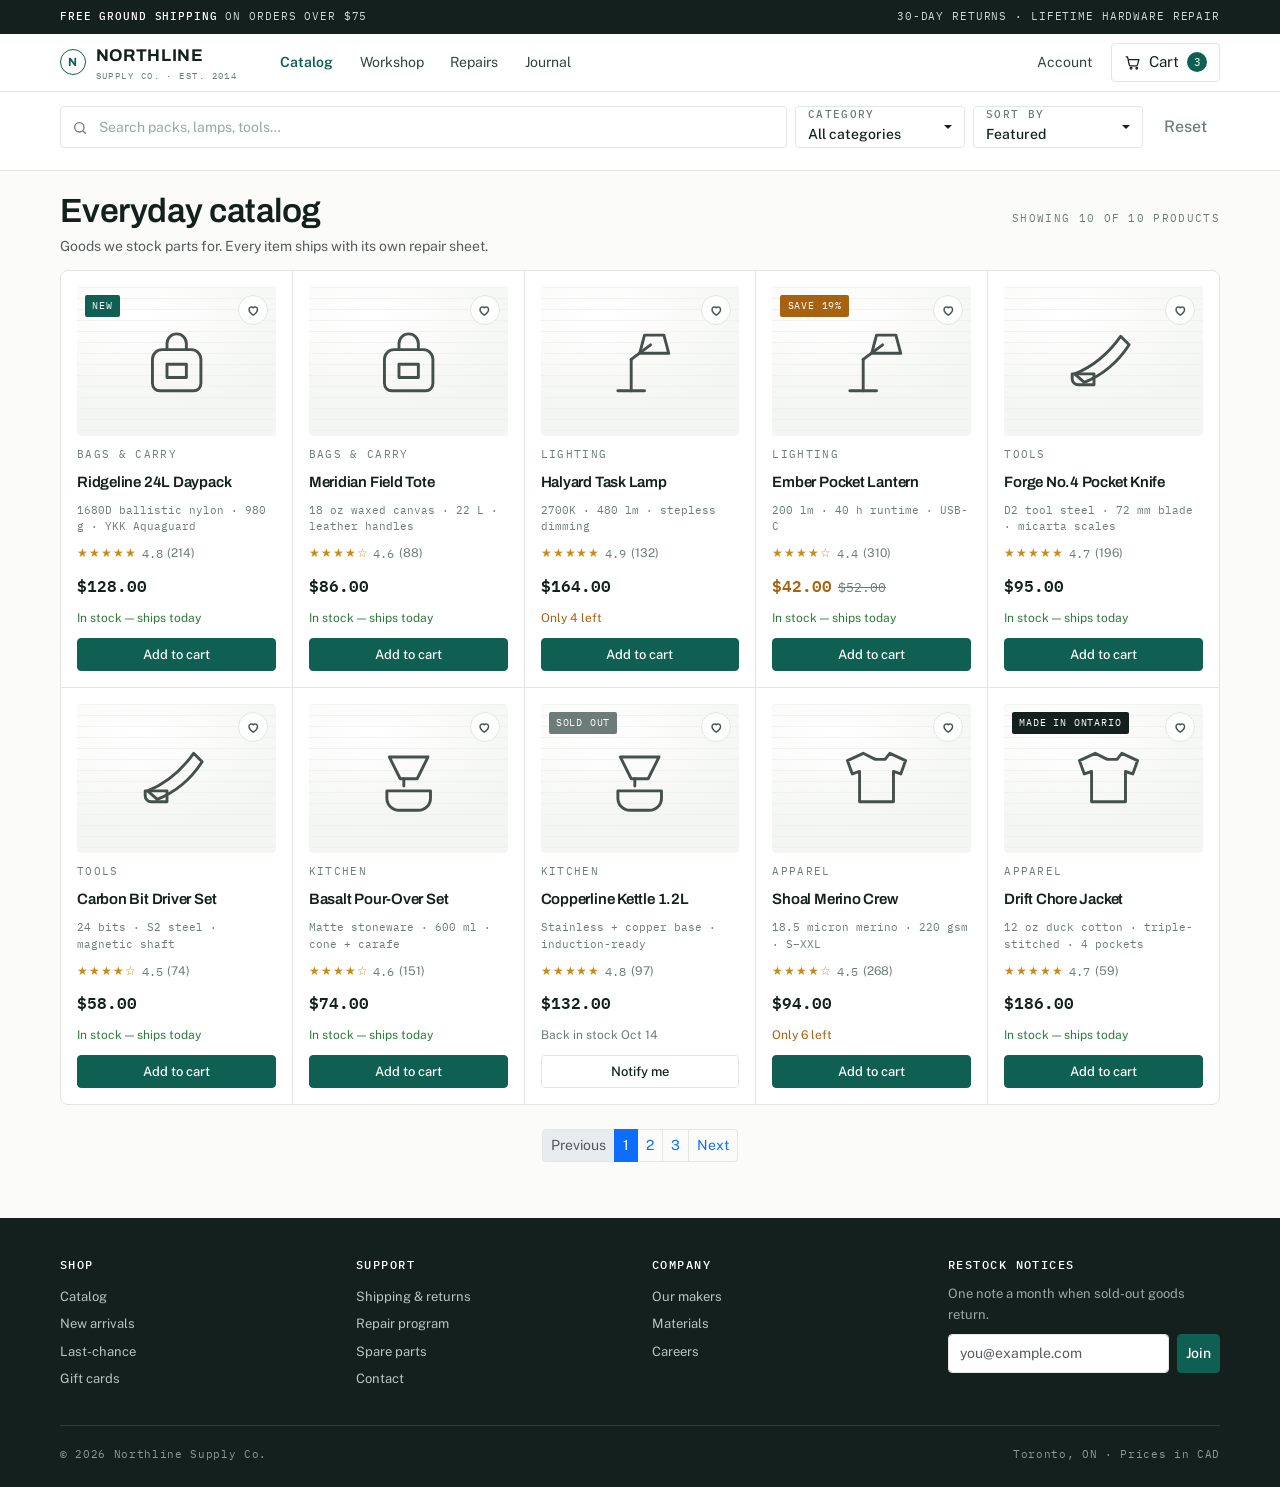
==== index.html @ bfe1c540 "Add Northline Supply storefront: catalog, cart and checkout Static Bootstrap 5.3 markup for three sc" ====
<!doctype html>
<html lang="en">
<head>
  <meta charset="utf-8">
  <meta name="viewport" content="width=device-width, initial-scale=1, viewport-fit=cover">
  <title>Northline Supply — Catalog</title>
  <meta name="description" content="Everyday carry, lighting, tools and kitchen goods built to be repaired, not replaced.">

  <link rel="preconnect" href="https://fonts.googleapis.com">
  <link rel="preconnect" href="https://fonts.gstatic.com" crossorigin>
  <link href="https://fonts.googleapis.com/css2?family=Archivo:wght@500;600;700&family=Public+Sans:wght@400;500;600&family=IBM+Plex+Mono:wght@400;500&display=swap" rel="stylesheet">
  <link href="https://cdn.jsdelivr.net/npm/bootstrap@5.3.3/dist/css/bootstrap.min.css" rel="stylesheet">
  <link href="css/styles.css" rel="stylesheet">
</head>
<body>

<!-- ============================================================
     ICON SPRITE — referenced with <use href="#i-name">
     ============================================================ -->
<svg aria-hidden="true" style="position:absolute;width:0;height:0;overflow:hidden">
  <symbol id="i-pack" viewBox="0 0 64 64">
    <path d="M20 22h24a8 8 0 0 1 8 8v20a6 6 0 0 1-6 6H18a6 6 0 0 1-6-6V30a8 8 0 0 1 8-8Z"/>
    <path d="M24 22v-5a8 8 0 0 1 16 0v5"/>
    <path d="M24 34h16v11H24z"/>
  </symbol>
  <symbol id="i-lamp" viewBox="0 0 64 64">
    <path d="M14 56h22"/><path d="M25 56V30"/><path d="M25 30 41 18"/>
    <path d="M36 10h16l4 15H32z"/>
  </symbol>
  <symbol id="i-knife" viewBox="0 0 64 64">
    <path d="M8 42c15-6 28-17 38-31l7 7c-9 14-22 25-37 31z"/>
    <path d="M6 42h18v9H11a5 5 0 0 1-5-5z"/>
  </symbol>
  <symbol id="i-brew" viewBox="0 0 64 64">
    <path d="M16 14h32l-9 18H25z"/><path d="M28 32v6"/>
    <path d="M14 42h36v6a10 10 0 0 1-10 10H24a10 10 0 0 1-10-10z"/>
  </symbol>
  <symbol id="i-shirt" viewBox="0 0 64 64">
    <path d="M25 11 12 17l4 11 6-2v25h28V26l6 2 4-11-13-6-4 5h-8z"/>
  </symbol>
  <symbol id="i-check" viewBox="0 0 24 24"><path d="m4 12 5 5L20 6"/></symbol>
</svg>

<!-- ============================================================
     ANNOUNCEMENT
     ============================================================ -->
<div class="announce">
  <div class="container-page d-flex flex-wrap justify-content-between gap-2">
    <span><strong>Free ground shipping</strong> on orders over $75</span>
    <span class="d-none d-sm-inline">30-day returns · Lifetime hardware repair</span>
  </div>
</div>

<!-- ============================================================
     HEADER
     ============================================================ -->
<header class="site-header">
  <div class="container-page d-flex align-items-center gap-3 py-2">
    <a class="brand" href="index.html">
      <span class="brand-mark">N</span>
      <span>Northline<small>Supply Co. · est. 2014</small></span>
    </a>

    <nav class="d-none d-lg-flex align-items-center gap-1 ms-3" aria-label="Departments">
      <a class="nav-link-top active" href="index.html">Catalog</a>
      <a class="nav-link-top" href="#">Workshop</a>
      <a class="nav-link-top" href="#">Repairs</a>
      <a class="nav-link-top" href="#">Journal</a>
    </nav>

    <div class="ms-auto d-flex align-items-center gap-2">
      <a class="nav-link-top d-none d-md-inline" href="#" id="accountLink">Account</a>
      <!-- JS hook: update #cartCount from cart state -->
      <a class="cart-button" href="cart.html" id="cartLink">
        <svg width="17" height="17" viewBox="0 0 24 24" fill="none" stroke="currentColor" stroke-width="1.8" stroke-linecap="round" stroke-linejoin="round" aria-hidden="true">
          <path d="M3 4h2l2.4 11.2a2 2 0 0 0 2 1.6h7.6a2 2 0 0 0 2-1.5L21 8H6"/>
          <circle cx="10" cy="20" r="1.2"/><circle cx="18" cy="20" r="1.2"/>
        </svg>
        <span class="d-none d-sm-inline">Cart</span>
        <span class="cart-count" id="cartCount">3</span>
      </a>
    </div>
  </div>
</header>

<!-- ============================================================
     TOOLBAR — search, category dropdown, sort button
     ============================================================ -->
<section class="toolbar">
  <div class="container-page">
    <form class="d-flex flex-wrap gap-2 align-items-stretch" id="filterForm" role="search" autocomplete="off">

      <!-- SEARCH -->
      <div class="search-field">
        <span class="search-icon" aria-hidden="true">
          <svg width="16" height="16" viewBox="0 0 24 24" fill="none" stroke="currentColor" stroke-width="2" stroke-linecap="round">
            <circle cx="11" cy="11" r="7"/><path d="m20 20-3.2-3.2"/>
          </svg>
        </span>
        <label class="visually-hidden" for="searchInput">Search the catalog</label>
        <input class="form-control" type="search" id="searchInput" name="q"
               placeholder="Search packs, lamps, tools…" value="">
        <button class="search-clear" type="button" id="searchClear" aria-label="Clear search" hidden>
          <svg width="14" height="14" viewBox="0 0 24 24" fill="none" stroke="currentColor" stroke-width="2.2" stroke-linecap="round"><path d="M6 6l12 12M18 6 6 18"/></svg>
        </button>
      </div>

      <!-- CATEGORY DROPDOWN -->
      <div class="dropdown">
        <button class="btn btn-ink dropdown-toggle" type="button" id="categoryDropdown"
                data-bs-toggle="dropdown" aria-expanded="false">
          <span>
            <span class="label">Category</span>
            <span class="val" id="categoryLabel">All categories</span>
          </span>
        </button>
        <ul class="dropdown-menu" aria-labelledby="categoryDropdown" id="categoryMenu">
          <li><button class="dropdown-item active" type="button" data-category="all">All categories <span class="count">10</span></button></li>
          <li><hr class="dropdown-divider"></li>
          <li><button class="dropdown-item" type="button" data-category="bags">Bags &amp; Carry <span class="count">2</span></button></li>
          <li><button class="dropdown-item" type="button" data-category="lighting">Lighting <span class="count">2</span></button></li>
          <li><button class="dropdown-item" type="button" data-category="tools">Tools <span class="count">2</span></button></li>
          <li><button class="dropdown-item" type="button" data-category="kitchen">Kitchen <span class="count">2</span></button></li>
          <li><button class="dropdown-item" type="button" data-category="apparel">Apparel <span class="count">2</span></button></li>
        </ul>
        <!-- JS hook: mirror the chosen value here so the form can be read in one place -->
        <input type="hidden" name="category" id="categoryValue" value="all">
      </div>

      <!-- SORT BUTTON -->
      <div class="dropdown">
        <button class="btn btn-ink dropdown-toggle" type="button" id="sortDropdown"
                data-bs-toggle="dropdown" aria-expanded="false">
          <span>
            <span class="label">Sort by</span>
            <span class="val" id="sortLabel">Featured</span>
          </span>
        </button>
        <ul class="dropdown-menu dropdown-menu-end" aria-labelledby="sortDropdown" id="sortMenu">
          <li><button class="dropdown-item active" type="button" data-sort="featured">Featured</button></li>
          <li><button class="dropdown-item" type="button" data-sort="price-asc">Price — low to high</button></li>
          <li><button class="dropdown-item" type="button" data-sort="price-desc">Price — high to low</button></li>
          <li><button class="dropdown-item" type="button" data-sort="rating-desc">Customer rating</button></li>
          <li><button class="dropdown-item" type="button" data-sort="name-asc">Name — A to Z</button></li>
          <li><button class="dropdown-item" type="button" data-sort="newest">Newest arrivals</button></li>
        </ul>
        <input type="hidden" name="sort" id="sortValue" value="featured">
      </div>

      <button class="btn btn-quiet align-self-center" type="button" id="resetFilters">Reset</button>
    </form>

    <!-- Active filter chips — JS hook: render one .chip per active filter, then unhide.
         Chip shape: <span class="chip" data-filter="category">Lighting <button type="button" aria-label="Remove filter">&times;</button></span> -->
    <div class="d-flex flex-wrap gap-2 mt-2" id="activeFilters" hidden></div>
  </div>
</section>

<!-- ============================================================
     CATALOG
     ============================================================ -->
<main class="container-page">

  <div class="results-bar">
    <div>
      <h1 class="mb-1">Everyday catalog</h1>
      <p class="text-muted mb-0" style="font-size:.875rem">Goods we stock parts for. Every item ships with its own repair sheet.</p>
    </div>
    <p class="label mb-0">Showing <span class="num" id="resultCount">10</span> of <span class="num" id="resultTotal">10</span> products</p>
  </div>

  <!-- JS hook: clear #productGrid and render from #productCardTemplate -->
  <div class="product-grid" id="productGrid">

    <article class="product" data-id="NL-2401" data-category="bags" data-name="Ridgeline 24L Daypack" data-price="128.00" data-rating="4.8" data-stock="in">
      <div class="thumb">
        <span class="badge-flag new">New</span>
        <button class="wishlist" type="button" aria-label="Save Ridgeline 24L Daypack" data-action="wishlist">
          <svg width="14" height="14" viewBox="0 0 24 24" fill="none" stroke="currentColor" stroke-width="2"><path d="M12 20s-7-4.6-7-9.4A4.1 4.1 0 0 1 12 7.8a4.1 4.1 0 0 1 7 2.8C19 15.4 12 20 12 20Z"/></svg>
        </button>
        <svg><use href="#i-pack"/></svg>
      </div>
      <p class="label mb-0">Bags &amp; Carry</p>
      <h2 class="product-title"><a href="#" data-action="view">Ridgeline 24L Daypack</a></h2>
      <p class="spec mb-0">1680D ballistic nylon · 980 g · YKK Aquaguard</p>
      <p class="rating mb-0"><span class="stars">★★★★★</span> <span class="num">4.8</span> <span>(214)</span></p>
      <p class="mb-0"><span class="price">$128.00</span></p>
      <p class="stock in mb-0">In stock — ships today</p>
      <div class="product-foot">
        <button class="btn btn-accent" type="button" data-action="add-to-cart" data-id="NL-2401">Add to cart</button>
      </div>
    </article>

    <article class="product" data-id="NL-2418" data-category="bags" data-name="Meridian Field Tote" data-price="86.00" data-rating="4.6" data-stock="in">
      <div class="thumb">
        <button class="wishlist" type="button" aria-label="Save Meridian Field Tote" data-action="wishlist">
          <svg width="14" height="14" viewBox="0 0 24 24" fill="none" stroke="currentColor" stroke-width="2"><path d="M12 20s-7-4.6-7-9.4A4.1 4.1 0 0 1 12 7.8a4.1 4.1 0 0 1 7 2.8C19 15.4 12 20 12 20Z"/></svg>
        </button>
        <svg><use href="#i-pack"/></svg>
      </div>
      <p class="label mb-0">Bags &amp; Carry</p>
      <h2 class="product-title"><a href="#" data-action="view">Meridian Field Tote</a></h2>
      <p class="spec mb-0">18 oz waxed canvas · 22 L · leather handles</p>
      <p class="rating mb-0"><span class="stars">★★★★☆</span> <span class="num">4.6</span> <span>(88)</span></p>
      <p class="mb-0"><span class="price">$86.00</span></p>
      <p class="stock in mb-0">In stock — ships today</p>
      <div class="product-foot">
        <button class="btn btn-accent" type="button" data-action="add-to-cart" data-id="NL-2418">Add to cart</button>
      </div>
    </article>

    <article class="product" data-id="NL-3102" data-category="lighting" data-name="Halyard Task Lamp" data-price="164.00" data-rating="4.9" data-stock="low">
      <div class="thumb">
        <button class="wishlist" type="button" aria-label="Save Halyard Task Lamp" data-action="wishlist">
          <svg width="14" height="14" viewBox="0 0 24 24" fill="none" stroke="currentColor" stroke-width="2"><path d="M12 20s-7-4.6-7-9.4A4.1 4.1 0 0 1 12 7.8a4.1 4.1 0 0 1 7 2.8C19 15.4 12 20 12 20Z"/></svg>
        </button>
        <svg><use href="#i-lamp"/></svg>
      </div>
      <p class="label mb-0">Lighting</p>
      <h2 class="product-title"><a href="#" data-action="view">Halyard Task Lamp</a></h2>
      <p class="spec mb-0">2700K · 480 lm · stepless dimming</p>
      <p class="rating mb-0"><span class="stars">★★★★★</span> <span class="num">4.9</span> <span>(132)</span></p>
      <p class="mb-0"><span class="price">$164.00</span></p>
      <p class="stock low mb-0">Only 4 left</p>
      <div class="product-foot">
        <button class="btn btn-accent" type="button" data-action="add-to-cart" data-id="NL-3102">Add to cart</button>
      </div>
    </article>

    <article class="product" data-id="NL-3110" data-category="lighting" data-name="Ember Pocket Lantern" data-price="42.00" data-rating="4.4" data-stock="in">
      <div class="thumb">
        <span class="badge-flag sale">Save 19%</span>
        <button class="wishlist" type="button" aria-label="Save Ember Pocket Lantern" data-action="wishlist">
          <svg width="14" height="14" viewBox="0 0 24 24" fill="none" stroke="currentColor" stroke-width="2"><path d="M12 20s-7-4.6-7-9.4A4.1 4.1 0 0 1 12 7.8a4.1 4.1 0 0 1 7 2.8C19 15.4 12 20 12 20Z"/></svg>
        </button>
        <svg><use href="#i-lamp"/></svg>
      </div>
      <p class="label mb-0">Lighting</p>
      <h2 class="product-title"><a href="#" data-action="view">Ember Pocket Lantern</a></h2>
      <p class="spec mb-0">200 lm · 40 h runtime · USB-C</p>
      <p class="rating mb-0"><span class="stars">★★★★☆</span> <span class="num">4.4</span> <span>(310)</span></p>
      <p class="mb-0"><span class="price sale">$42.00</span><span class="price-was">$52.00</span></p>
      <p class="stock in mb-0">In stock — ships today</p>
      <div class="product-foot">
        <button class="btn btn-accent" type="button" data-action="add-to-cart" data-id="NL-3110">Add to cart</button>
      </div>
    </article>

    <article class="product" data-id="NL-5004" data-category="tools" data-name="Forge No.4 Pocket Knife" data-price="95.00" data-rating="4.7" data-stock="in">
      <div class="thumb">
        <button class="wishlist" type="button" aria-label="Save Forge No.4 Pocket Knife" data-action="wishlist">
          <svg width="14" height="14" viewBox="0 0 24 24" fill="none" stroke="currentColor" stroke-width="2"><path d="M12 20s-7-4.6-7-9.4A4.1 4.1 0 0 1 12 7.8a4.1 4.1 0 0 1 7 2.8C19 15.4 12 20 12 20Z"/></svg>
        </button>
        <svg><use href="#i-knife"/></svg>
      </div>
      <p class="label mb-0">Tools</p>
      <h2 class="product-title"><a href="#" data-action="view">Forge No.4 Pocket Knife</a></h2>
      <p class="spec mb-0">D2 tool steel · 72 mm blade · micarta scales</p>
      <p class="rating mb-0"><span class="stars">★★★★★</span> <span class="num">4.7</span> <span>(196)</span></p>
      <p class="mb-0"><span class="price">$95.00</span></p>
      <p class="stock in mb-0">In stock — ships today</p>
      <div class="product-foot">
        <button class="btn btn-accent" type="button" data-action="add-to-cart" data-id="NL-5004">Add to cart</button>
      </div>
    </article>

    <article class="product" data-id="NL-5121" data-category="tools" data-name="Carbon Bit Driver Set" data-price="58.00" data-rating="4.5" data-stock="in">
      <div class="thumb">
        <button class="wishlist" type="button" aria-label="Save Carbon Bit Driver Set" data-action="wishlist">
          <svg width="14" height="14" viewBox="0 0 24 24" fill="none" stroke="currentColor" stroke-width="2"><path d="M12 20s-7-4.6-7-9.4A4.1 4.1 0 0 1 12 7.8a4.1 4.1 0 0 1 7 2.8C19 15.4 12 20 12 20Z"/></svg>
        </button>
        <svg><use href="#i-knife"/></svg>
      </div>
      <p class="label mb-0">Tools</p>
      <h2 class="product-title"><a href="#" data-action="view">Carbon Bit Driver Set</a></h2>
      <p class="spec mb-0">24 bits · S2 steel · magnetic shaft</p>
      <p class="rating mb-0"><span class="stars">★★★★☆</span> <span class="num">4.5</span> <span>(74)</span></p>
      <p class="mb-0"><span class="price">$58.00</span></p>
      <p class="stock in mb-0">In stock — ships today</p>
      <div class="product-foot">
        <button class="btn btn-accent" type="button" data-action="add-to-cart" data-id="NL-5121">Add to cart</button>
      </div>
    </article>

    <article class="product" data-id="NL-6402" data-category="kitchen" data-name="Basalt Pour-Over Set" data-price="74.00" data-rating="4.6" data-stock="in">
      <div class="thumb">
        <button class="wishlist" type="button" aria-label="Save Basalt Pour-Over Set" data-action="wishlist">
          <svg width="14" height="14" viewBox="0 0 24 24" fill="none" stroke="currentColor" stroke-width="2"><path d="M12 20s-7-4.6-7-9.4A4.1 4.1 0 0 1 12 7.8a4.1 4.1 0 0 1 7 2.8C19 15.4 12 20 12 20Z"/></svg>
        </button>
        <svg><use href="#i-brew"/></svg>
      </div>
      <p class="label mb-0">Kitchen</p>
      <h2 class="product-title"><a href="#" data-action="view">Basalt Pour-Over Set</a></h2>
      <p class="spec mb-0">Matte stoneware · 600 ml · cone + carafe</p>
      <p class="rating mb-0"><span class="stars">★★★★☆</span> <span class="num">4.6</span> <span>(151)</span></p>
      <p class="mb-0"><span class="price">$74.00</span></p>
      <p class="stock in mb-0">In stock — ships today</p>
      <div class="product-foot">
        <button class="btn btn-accent" type="button" data-action="add-to-cart" data-id="NL-6402">Add to cart</button>
      </div>
    </article>

    <article class="product" data-id="NL-6510" data-category="kitchen" data-name="Copperline Kettle 1.2L" data-price="132.00" data-rating="4.8" data-stock="none">
      <div class="thumb">
        <span class="badge-flag out">Sold out</span>
        <button class="wishlist" type="button" aria-label="Save Copperline Kettle 1.2L" data-action="wishlist">
          <svg width="14" height="14" viewBox="0 0 24 24" fill="none" stroke="currentColor" stroke-width="2"><path d="M12 20s-7-4.6-7-9.4A4.1 4.1 0 0 1 12 7.8a4.1 4.1 0 0 1 7 2.8C19 15.4 12 20 12 20Z"/></svg>
        </button>
        <svg><use href="#i-brew"/></svg>
      </div>
      <p class="label mb-0">Kitchen</p>
      <h2 class="product-title"><a href="#" data-action="view">Copperline Kettle 1.2L</a></h2>
      <p class="spec mb-0">Stainless + copper base · induction-ready</p>
      <p class="rating mb-0"><span class="stars">★★★★★</span> <span class="num">4.8</span> <span>(97)</span></p>
      <p class="mb-0"><span class="price">$132.00</span></p>
      <p class="stock none mb-0">Back in stock Oct 14</p>
      <div class="product-foot">
        <button class="btn btn-ink" type="button" data-action="notify" data-id="NL-6510">Notify me</button>
      </div>
    </article>

    <article class="product" data-id="NL-7208" data-category="apparel" data-name="Shoal Merino Crew" data-price="94.00" data-rating="4.5" data-stock="low">
      <div class="thumb">
        <button class="wishlist" type="button" aria-label="Save Shoal Merino Crew" data-action="wishlist">
          <svg width="14" height="14" viewBox="0 0 24 24" fill="none" stroke="currentColor" stroke-width="2"><path d="M12 20s-7-4.6-7-9.4A4.1 4.1 0 0 1 12 7.8a4.1 4.1 0 0 1 7 2.8C19 15.4 12 20 12 20Z"/></svg>
        </button>
        <svg><use href="#i-shirt"/></svg>
      </div>
      <p class="label mb-0">Apparel</p>
      <h2 class="product-title"><a href="#" data-action="view">Shoal Merino Crew</a></h2>
      <p class="spec mb-0">18.5 micron merino · 220 gsm · S–XXL</p>
      <p class="rating mb-0"><span class="stars">★★★★☆</span> <span class="num">4.5</span> <span>(268)</span></p>
      <p class="mb-0"><span class="price">$94.00</span></p>
      <p class="stock low mb-0">Only 6 left</p>
      <div class="product-foot">
        <button class="btn btn-accent" type="button" data-action="add-to-cart" data-id="NL-7208">Add to cart</button>
      </div>
    </article>

    <article class="product" data-id="NL-7315" data-category="apparel" data-name="Drift Chore Jacket" data-price="186.00" data-rating="4.7" data-stock="in">
      <div class="thumb">
        <span class="badge-flag">Made in Ontario</span>
        <button class="wishlist" type="button" aria-label="Save Drift Chore Jacket" data-action="wishlist">
          <svg width="14" height="14" viewBox="0 0 24 24" fill="none" stroke="currentColor" stroke-width="2"><path d="M12 20s-7-4.6-7-9.4A4.1 4.1 0 0 1 12 7.8a4.1 4.1 0 0 1 7 2.8C19 15.4 12 20 12 20Z"/></svg>
        </button>
        <svg><use href="#i-shirt"/></svg>
      </div>
      <p class="label mb-0">Apparel</p>
      <h2 class="product-title"><a href="#" data-action="view">Drift Chore Jacket</a></h2>
      <p class="spec mb-0">12 oz duck cotton · triple-stitched · 4 pockets</p>
      <p class="rating mb-0"><span class="stars">★★★★★</span> <span class="num">4.7</span> <span>(59)</span></p>
      <p class="mb-0"><span class="price">$186.00</span></p>
      <p class="stock in mb-0">In stock — ships today</p>
      <div class="product-foot">
        <button class="btn btn-accent" type="button" data-action="add-to-cart" data-id="NL-7315">Add to cart</button>
      </div>
    </article>

  </div>

  <!-- Shown when a search or filter returns nothing. JS hook: toggle .hidden -->
  <div class="empty-state mt-3" id="emptyState" hidden>
    <h2 class="mb-2">No products match that search</h2>
    <p class="text-muted mb-3">Try a shorter term, or clear the category filter.</p>
    <button class="btn btn-ink" type="button" data-action="reset-filters">Clear all filters</button>
  </div>

  <!-- Pagination — JS hook: rebuild from page state -->
  <nav class="d-flex justify-content-center mt-4" aria-label="Catalog pages" id="pagination">
    <ul class="pagination pagination-sm mb-0">
      <li class="page-item disabled"><a class="page-link" href="#" data-page="prev">Previous</a></li>
      <li class="page-item active"><a class="page-link" href="#" data-page="1">1</a></li>
      <li class="page-item"><a class="page-link" href="#" data-page="2">2</a></li>
      <li class="page-item"><a class="page-link" href="#" data-page="3">3</a></li>
      <li class="page-item"><a class="page-link" href="#" data-page="next">Next</a></li>
    </ul>
  </nav>
</main>

<!-- ============================================================
     CARD TEMPLATE — clone this in JS to render products
     ============================================================ -->
<template id="productCardTemplate">
  <article class="product" data-id="" data-category="" data-name="" data-price="" data-rating="" data-stock="">
    <div class="thumb">
      <span class="badge-flag" data-field="flag" hidden></span>
      <button class="wishlist" type="button" data-action="wishlist" aria-label="Save product">
        <svg width="14" height="14" viewBox="0 0 24 24" fill="none" stroke="currentColor" stroke-width="2"><path d="M12 20s-7-4.6-7-9.4A4.1 4.1 0 0 1 12 7.8a4.1 4.1 0 0 1 7 2.8C19 15.4 12 20 12 20Z"/></svg>
      </button>
      <svg><use href="#i-pack" data-field="icon"/></svg>
    </div>
    <p class="label mb-0" data-field="category"></p>
    <h2 class="product-title"><a href="#" data-field="name" data-action="view"></a></h2>
    <p class="spec mb-0" data-field="spec"></p>
    <p class="rating mb-0"><span class="stars" data-field="stars"></span> <span class="num" data-field="rating"></span> <span data-field="reviews"></span></p>
    <p class="mb-0"><span class="price" data-field="price"></span><span class="price-was" data-field="compareAt" hidden></span></p>
    <p class="stock in mb-0" data-field="stock"></p>
    <div class="product-foot">
      <button class="btn btn-accent" type="button" data-action="add-to-cart">Add to cart</button>
    </div>
  </article>
</template>

<!-- ============================================================
     FOOTER
     ============================================================ -->
<footer class="site-footer">
  <div class="container-page">
    <div class="row g-4">
      <div class="col-6 col-lg-3">
        <h3>Shop</h3>
        <ul>
          <li><a href="index.html">Catalog</a></li>
          <li><a href="#">New arrivals</a></li>
          <li><a href="#">Last-chance</a></li>
          <li><a href="#">Gift cards</a></li>
        </ul>
      </div>
      <div class="col-6 col-lg-3">
        <h3>Support</h3>
        <ul>
          <li><a href="#">Shipping &amp; returns</a></li>
          <li><a href="#">Repair program</a></li>
          <li><a href="#">Spare parts</a></li>
          <li><a href="#">Contact</a></li>
        </ul>
      </div>
      <div class="col-6 col-lg-3">
        <h3>Company</h3>
        <ul>
          <li><a href="#">Our makers</a></li>
          <li><a href="#">Materials</a></li>
          <li><a href="#">Careers</a></li>
        </ul>
      </div>
      <div class="col-12 col-lg-3">
        <h3>Restock notices</h3>
        <p class="mb-2" style="color:#9aa8a3">One note a month when sold-out goods return.</p>
        <form class="d-flex gap-2" id="newsletterForm" autocomplete="off">
          <label class="visually-hidden" for="newsletterEmail">Email address</label>
          <input class="form-control form-control-sm" type="email" id="newsletterEmail" name="email" placeholder="you@example.com">
          <button class="btn btn-accent btn-sm" type="submit">Join</button>
        </form>
      </div>
    </div>
    <div class="footer-bottom d-flex flex-wrap justify-content-between gap-2">
      <span>© 2026 Northline Supply Co.</span>
      <span>Toronto, ON · Prices in CAD</span>
    </div>
  </div>
</footer>

<script src="https://cdn.jsdelivr.net/npm/bootstrap@5.3.3/dist/js/bootstrap.bundle.min.js"></script>
<script src="js/app.js"></script>
</body>
</html>
---- css/styles.css ----
/* ============================================================
   Northline Supply — catalog theme
   Design tokens first; every component reads from them.
   ============================================================ */

:root {
  /* Neutrals carry a faint green cast so they sit with the teal accent */
  --ink:        #14201d;
  --ink-soft:   #33433f;
  --muted:      #6d7c78;
  --line:       #e2e7e3;
  --line-soft:  #eef1ee;
  --paper:      #fbfcfa;
  --surface:    #ffffff;
  --surface-2:  #f4f6f3;

  --accent:     #0f5f52;
  --accent-dk:  #0a463c;
  --accent-tint:#e6f0ed;

  --saffron:    #a8620f;   /* prices on sale, low-stock warnings */
  --good:       #2f7a3e;
  --danger:     #a22c2c;

  --radius:     4px;
  --radius-lg:  8px;
  --gutter:     1.25rem;

  --font-display: "Archivo", "Helvetica Neue", Arial, sans-serif;
  --font-body:    "Public Sans", "Helvetica Neue", Arial, sans-serif;
  --font-mono:    "IBM Plex Mono", ui-monospace, "SFMono-Regular", Menlo, monospace;

  /* Bootstrap overrides */
  --bs-body-bg: var(--paper);
  --bs-body-color: var(--ink-soft);
  --bs-body-font-family: var(--font-body);
  --bs-border-color: var(--line);
  --bs-link-color-rgb: 15, 95, 82;
  --bs-link-hover-color: var(--accent-dk);
  --bs-focus-ring-color: rgba(15, 95, 82, .3);
}

/* ---------- base ---------- */

body {
  background: var(--paper);
  color: var(--ink-soft);
  font-family: var(--font-body);
  font-size: 0.9375rem;
  line-height: 1.6;
  -webkit-font-smoothing: antialiased;
}

h1, h2, h3, h4, h5, h6, .display-face {
  font-family: var(--font-display);
  color: var(--ink);
  font-weight: 600;
  letter-spacing: -0.015em;
  text-wrap: balance;
}

h1 { font-size: clamp(1.6rem, 4vw, 2.1rem); }
h2 { font-size: 1.25rem; }
h3 { font-size: 1rem; }

a { text-decoration: none; }
a:hover { text-decoration: underline; }

:focus-visible {
  outline: 2px solid var(--accent);
  outline-offset: 2px;
  border-radius: 2px;
}

.container-page {
  max-width: 1200px;
  margin-inline: auto;
  padding-inline: var(--gutter);
}

/* Small uppercase labels used for categories, section eyebrows, table heads */
.label {
  font-family: var(--font-mono);
  font-size: 0.6875rem;
  letter-spacing: 0.12em;
  text-transform: uppercase;
  color: var(--muted);
}

.num { font-family: var(--font-mono); font-variant-numeric: tabular-nums; }

/* ---------- buttons ---------- */

.btn { --bs-btn-border-radius: var(--radius); font-weight: 500; }

.btn-accent {
  --bs-btn-color: #fff;
  --bs-btn-bg: var(--accent);
  --bs-btn-border-color: var(--accent);
  --bs-btn-hover-color: #fff;
  --bs-btn-hover-bg: var(--accent-dk);
  --bs-btn-hover-border-color: var(--accent-dk);
  --bs-btn-active-bg: var(--accent-dk);
  --bs-btn-active-border-color: var(--accent-dk);
  --bs-btn-disabled-bg: var(--accent);
  --bs-btn-disabled-border-color: var(--accent);
}

.btn-ink {
  --bs-btn-color: var(--ink);
  --bs-btn-bg: transparent;
  --bs-btn-border-color: var(--line);
  --bs-btn-hover-color: var(--ink);
  --bs-btn-hover-bg: var(--surface-2);
  --bs-btn-hover-border-color: #d3dad5;
  --bs-btn-active-bg: var(--surface-2);
  --bs-btn-active-border-color: #d3dad5;
}

.btn-quiet {
  --bs-btn-color: var(--muted);
  --bs-btn-bg: transparent;
  --bs-btn-border-color: transparent;
  --bs-btn-hover-color: var(--ink);
  --bs-btn-hover-bg: var(--surface-2);
  --bs-btn-hover-border-color: transparent;
}

/* ---------- announcement + header ---------- */

.announce {
  background: var(--ink);
  color: #cfd8d4;
  font-family: var(--font-mono);
  font-size: 0.6875rem;
  letter-spacing: 0.08em;
  text-transform: uppercase;
  padding-block: 0.5rem;
}
.announce strong { color: #fff; font-weight: 500; }

.site-header {
  background: var(--surface);
  border-bottom: 1px solid var(--line);
  position: sticky;
  top: 0;
  z-index: 1030;
}

.brand {
  display: inline-flex;
  align-items: center;
  gap: 0.6rem;
  font-family: var(--font-display);
  font-weight: 700;
  font-size: 1.0625rem;
  letter-spacing: 0.04em;
  text-transform: uppercase;
  color: var(--ink);
}
.brand:hover { text-decoration: none; color: var(--accent); }
.brand-mark {
  width: 26px; height: 26px;
  border: 1.5px solid var(--accent);
  color: var(--accent);
  display: grid; place-items: center;
  border-radius: 50%;
  font-size: 0.75rem;
  font-weight: 700;
}
.brand small {
  display: block;
  font-family: var(--font-mono);
  font-size: 0.5625rem;
  letter-spacing: 0.16em;
  color: var(--muted);
  font-weight: 400;
}

.nav-link-top {
  color: var(--ink-soft);
  font-size: 0.875rem;
  padding: 0.35rem 0.7rem;
  border-radius: var(--radius);
}
.nav-link-top:hover { background: var(--surface-2); color: var(--ink); text-decoration: none; }
.nav-link-top.active { color: var(--accent); font-weight: 600; }

.cart-button {
  position: relative;
  display: inline-flex;
  align-items: center;
  gap: 0.5rem;
  border: 1px solid var(--line);
  border-radius: var(--radius);
  padding: 0.4rem 0.75rem;
  color: var(--ink);
  background: var(--surface);
}
.cart-button:hover { background: var(--surface-2); text-decoration: none; }
.cart-count {
  font-family: var(--font-mono);
  font-size: 0.6875rem;
  background: var(--accent);
  color: #fff;
  border-radius: 999px;
  min-width: 1.25rem;
  padding: 0 0.3rem;
  text-align: center;
  line-height: 1.25rem;
}

/* ---------- catalog toolbar ---------- */

.toolbar {
  background: var(--surface);
  border-bottom: 1px solid var(--line);
  padding-block: 0.875rem;
}

.search-field { position: relative; flex: 1 1 260px; }
.search-field .search-icon {
  position: absolute;
  left: 0.75rem;
  top: 50%;
  transform: translateY(-50%);
  color: var(--muted);
  pointer-events: none;
}
.search-field .form-control {
  padding-left: 2.35rem;
  padding-right: 2.35rem;
  height: 42px;
  border-color: var(--line);
  border-radius: var(--radius);
  background: var(--surface);
}
.search-field .form-control::placeholder { color: #9aa8a3; }
.search-field .form-control:focus {
  border-color: var(--accent);
  box-shadow: 0 0 0 3px var(--accent-tint);
}
.search-clear {
  position: absolute;
  right: 0.35rem;
  top: 50%;
  transform: translateY(-50%);
  border: 0;
  background: transparent;
  color: var(--muted);
  line-height: 1;
  padding: 0.35rem;
  border-radius: var(--radius);
}
.search-clear:hover { background: var(--surface-2); color: var(--ink); }

.toolbar .dropdown-toggle {
  height: 42px;
  min-width: 170px;
  display: inline-flex;
  align-items: center;
  justify-content: space-between;
  gap: 0.75rem;
  text-align: left;
}
.toolbar .dropdown-toggle .label { display: block; line-height: 1; margin-bottom: 2px; }
.toolbar .dropdown-toggle .val { font-size: 0.875rem; color: var(--ink); line-height: 1; }

.dropdown-menu {
  border-color: var(--line);
  border-radius: var(--radius);
  box-shadow: 0 8px 24px rgba(20, 32, 29, .09);
  font-size: 0.875rem;
  padding: 0.35rem;
}
.dropdown-item { border-radius: 3px; padding: 0.4rem 0.6rem; color: var(--ink-soft); }
.dropdown-item:hover { background: var(--surface-2); }
.dropdown-item.active, .dropdown-item:active {
  background: var(--accent-tint);
  color: var(--accent-dk);
  font-weight: 600;
}
.dropdown-item .count { float: right; font-family: var(--font-mono); font-size: 0.75rem; color: var(--muted); }

/* active filter chips */
.chip {
  display: inline-flex;
  align-items: center;
  gap: 0.4rem;
  font-size: 0.75rem;
  background: var(--accent-tint);
  color: var(--accent-dk);
  border: 1px solid #cfe0db;
  border-radius: 999px;
  padding: 0.2rem 0.35rem 0.2rem 0.7rem;
}
.chip button {
  border: 0;
  background: transparent;
  color: inherit;
  line-height: 1;
  padding: 0 0.15rem;
  font-size: 1rem;
  opacity: .65;
}
.chip button:hover { opacity: 1; }

/* ---------- product grid ---------- */

.results-bar {
  display: flex;
  flex-wrap: wrap;
  align-items: baseline;
  justify-content: space-between;
  gap: 0.75rem;
  padding-block: 1.25rem 0.75rem;
}

.product-grid {
  display: grid;
  grid-template-columns: repeat(auto-fill, minmax(230px, 1fr));
  gap: 1px;
  background: var(--line);
  border: 1px solid var(--line);
  border-radius: var(--radius-lg);
  overflow: hidden;
}

.product {
  background: var(--surface);
  padding: 1rem;
  display: flex;
  flex-direction: column;
  gap: 0.6rem;
  position: relative;
  transition: background .15s ease;
}
.product:hover { background: #fcfdfc; }

.thumb {
  position: relative;
  aspect-ratio: 4 / 3;
  max-width: 100%;
  border-radius: var(--radius);
  background:
    radial-gradient(120% 90% at 30% 20%, #ffffff 0%, var(--surface-2) 70%),
    var(--surface-2);
  display: grid;
  place-items: center;
  overflow: hidden;
}
.thumb::after {
  content: "";
  position: absolute;
  inset: 0;
  background-image: linear-gradient(var(--line-soft) 1px, transparent 1px);
  background-size: 100% 11px;
  opacity: .8;
}
.thumb svg {
  width: 52%;
  height: 52%;
  fill: none;
  stroke: var(--ink);
  stroke-width: 2.4;
  stroke-linecap: round;
  stroke-linejoin: round;
  opacity: .78;
  position: relative;
  z-index: 1;
}
.product:hover .thumb svg { stroke: var(--accent); opacity: 1; }

.badge-flag {
  position: absolute;
  top: 0.5rem;
  left: 0.5rem;
  z-index: 2;
  font-family: var(--font-mono);
  font-size: 0.625rem;
  letter-spacing: 0.08em;
  text-transform: uppercase;
  padding: 0.2rem 0.45rem;
  border-radius: 2px;
  background: var(--ink);
  color: #fff;
}
.badge-flag.sale { background: var(--saffron); }
.badge-flag.new  { background: var(--accent); }
.badge-flag.out  { background: #6d7c78; }

.wishlist {
  position: absolute;
  top: 0.5rem;
  right: 0.5rem;
  z-index: 2;
  width: 30px; height: 30px;
  display: grid; place-items: center;
  border: 1px solid var(--line);
  background: rgba(255,255,255,.9);
  border-radius: 50%;
  color: var(--muted);
  padding: 0;
}
.wishlist:hover { color: var(--danger); border-color: #e4cdcd; }

.product-title {
  font-family: var(--font-display);
  font-size: 0.9375rem;
  font-weight: 600;
  line-height: 1.3;
  margin: 0;
}
.product-title a { color: var(--ink); }
.product-title a:hover { color: var(--accent); }

.spec {
  font-family: var(--font-mono);
  font-size: 0.6875rem;
  color: var(--muted);
  line-height: 1.5;
}

.rating { display: inline-flex; align-items: center; gap: 0.3rem; font-size: 0.75rem; color: var(--muted); }
.stars { color: #c98a16; letter-spacing: 0.08em; font-size: 0.75rem; }

.price {
  font-family: var(--font-mono);
  font-variant-numeric: tabular-nums;
  font-size: 1rem;
  font-weight: 600;
  color: var(--ink);
}
.price-was {
  font-family: var(--font-mono);
  font-size: 0.8125rem;
  color: var(--muted);
  text-decoration: line-through;
  margin-left: 0.35rem;
}
.price.sale { color: var(--saffron); }

.stock { font-size: 0.75rem; }
.stock.in   { color: var(--good); }
.stock.low  { color: var(--saffron); }
.stock.none { color: var(--muted); }

.product-foot { margin-top: auto; display: flex; align-items: center; gap: 0.5rem; }
.product-foot .btn { flex: 1; font-size: 0.8125rem; }

.empty-state {
  border: 1px dashed var(--line);
  border-radius: var(--radius-lg);
  padding: 3rem 1.5rem;
  text-align: center;
  background: var(--surface);
}

/* ---------- cart ---------- */

.panel {
  background: var(--surface);
  border: 1px solid var(--line);
  border-radius: var(--radius-lg);
}
.panel-head {
  padding: 0.875rem 1.125rem;
  border-bottom: 1px solid var(--line);
  display: flex;
  align-items: center;
  justify-content: space-between;
  gap: 0.75rem;
}
.panel-body { padding: 1.125rem; }

.cart-line {
  display: grid;
  grid-template-columns: 96px 1fr auto;
  gap: 1rem;
  padding: 1.125rem;
  border-bottom: 1px solid var(--line-soft);
  align-items: start;
}
.cart-line:last-child { border-bottom: 0; }
.cart-line .thumb { aspect-ratio: 1; }
.cart-line .thumb svg { width: 56%; height: 56%; }

.qty {
  display: inline-flex;
  align-items: center;
  border: 1px solid var(--line);
  border-radius: var(--radius);
  overflow: hidden;
  background: var(--surface);
}
.qty button {
  border: 0;
  background: transparent;
  width: 32px;
  height: 34px;
  color: var(--ink);
  font-size: 1rem;
  line-height: 1;
}
.qty button:hover { background: var(--surface-2); }
.qty input {
  width: 42px;
  height: 34px;
  border: 0;
  border-inline: 1px solid var(--line);
  text-align: center;
  font-family: var(--font-mono);
  font-size: 0.875rem;
  color: var(--ink);
  background: var(--surface);
  -moz-appearance: textfield;
}
.qty input::-webkit-outer-spin-button,
.qty input::-webkit-inner-spin-button { -webkit-appearance: none; margin: 0; }

.line-actions { display: flex; gap: 0.75rem; font-size: 0.75rem; }
.line-actions button {
  border: 0;
  background: transparent;
  color: var(--muted);
  padding: 0;
  text-decoration: underline;
  text-underline-offset: 2px;
}
.line-actions button:hover { color: var(--danger); }

.summary { position: sticky; top: calc(env(safe-area-inset-top, 0px) + 86px); }
.summary-row {
  display: flex;
  justify-content: space-between;
  gap: 1rem;
  padding-block: 0.4rem;
  font-size: 0.875rem;
}
.summary-row .num { color: var(--ink); }
.summary-total {
  display: flex;
  justify-content: space-between;
  align-items: baseline;
  gap: 1rem;
  border-top: 1px solid var(--line);
  margin-top: 0.75rem;
  padding-top: 0.75rem;
}
.summary-total .num { font-size: 1.25rem; font-weight: 600; color: var(--ink); }

.trust-list { list-style: none; margin: 0; padding: 0; font-size: 0.8125rem; color: var(--muted); }
.trust-list li { display: flex; gap: 0.55rem; padding-block: 0.3rem; }
.trust-list svg { flex: none; width: 15px; height: 15px; stroke: var(--accent); fill: none; stroke-width: 2; margin-top: 0.25rem; }

/* ---------- checkout ---------- */

.steps {
  display: flex;
  align-items: center;
  gap: 0.75rem;
  flex-wrap: wrap;
  font-family: var(--font-mono);
  font-size: 0.6875rem;
  letter-spacing: 0.1em;
  text-transform: uppercase;
  color: var(--muted);
  padding-block: 1rem;
}
.steps .step { display: inline-flex; align-items: center; gap: 0.45rem; }
.steps .step i {
  width: 20px; height: 20px;
  border-radius: 50%;
  border: 1px solid var(--line);
  display: grid; place-items: center;
  font-style: normal;
  font-size: 0.625rem;
  background: var(--surface);
}
.steps .step.done { color: var(--accent); }
.steps .step.done i { border-color: var(--accent); color: var(--accent); }
.steps .step.current { color: var(--ink); }
.steps .step.current i { background: var(--ink); border-color: var(--ink); color: #fff; }
.steps .sep { flex: 1 1 18px; height: 1px; background: var(--line); min-width: 18px; }

.form-label {
  font-size: 0.8125rem;
  font-weight: 500;
  color: var(--ink);
  margin-bottom: 0.3rem;
}
.form-control, .form-select {
  border-color: var(--line);
  border-radius: var(--radius);
  font-size: 0.875rem;
  padding: 0.5rem 0.7rem;
  color: var(--ink);
  background-color: var(--surface);
}
.form-control:focus, .form-select:focus {
  border-color: var(--accent);
  box-shadow: 0 0 0 3px var(--accent-tint);
}
.form-text { font-size: 0.75rem; color: var(--muted); }

.option-card {
  display: flex;
  gap: 0.75rem;
  border: 1px solid var(--line);
  border-radius: var(--radius);
  padding: 0.75rem 0.875rem;
  background: var(--surface);
  cursor: pointer;
  margin: 0;
}
.option-card + .option-card { margin-top: 0.5rem; }
.option-card:hover { border-color: #cfd8d4; }
.option-card input { margin-top: 0.2rem; }
.option-card input:checked { background-color: var(--accent); border-color: var(--accent); }
.option-card:has(input:checked) { border-color: var(--accent); background: var(--accent-tint); }
.option-card .opt-title { font-size: 0.875rem; color: var(--ink); font-weight: 500; }
.option-card .opt-note { font-size: 0.75rem; color: var(--muted); }

.mini-line { display: flex; gap: 0.75rem; align-items: center; padding-block: 0.6rem; }
.mini-line + .mini-line { border-top: 1px solid var(--line-soft); }
.mini-thumb {
  width: 48px; height: 48px;
  flex: none;
  border-radius: var(--radius);
  background: var(--surface-2);
  display: grid; place-items: center;
  position: relative;
}
.mini-thumb svg { width: 56%; height: 56%; fill: none; stroke: var(--ink); stroke-width: 2.4; stroke-linecap: round; stroke-linejoin: round; opacity: .75; }
.mini-thumb .q {
  position: absolute;
  top: -6px; right: -6px;
  background: var(--ink);
  color: #fff;
  font-family: var(--font-mono);
  font-size: 0.625rem;
  min-width: 18px;
  height: 18px;
  line-height: 18px;
  text-align: center;
  border-radius: 999px;
}

/* ---------- footer ---------- */

.site-footer {
  background: var(--ink);
  color: #b9c4c0;
  margin-top: 3.5rem;
  padding-block: 2.5rem 1.5rem;
  font-size: 0.8125rem;
}
.site-footer h3 {
  color: #fff;
  font-size: 0.75rem;
  font-family: var(--font-mono);
  letter-spacing: 0.12em;
  text-transform: uppercase;
  font-weight: 500;
  margin-bottom: 0.75rem;
}
.site-footer a { color: #b9c4c0; }
.site-footer a:hover { color: #fff; }
.site-footer ul { list-style: none; padding: 0; margin: 0; }
.site-footer li { padding-block: 0.2rem; }
.footer-bottom {
  border-top: 1px solid rgba(255,255,255,.12);
  margin-top: 2rem;
  padding-top: 1.25rem;
  font-family: var(--font-mono);
  font-size: 0.6875rem;
  letter-spacing: 0.06em;
  color: #8a9a95;
}

/* ---------- responsive ---------- */

@media (max-width: 767.98px) {
  .toolbar .dropdown-toggle { min-width: 0; width: 100%; }
  .cart-line { grid-template-columns: 72px 1fr; }
  .cart-line .line-total { grid-column: 2; text-align: left; }
  .summary { position: static; }
  .product-grid { grid-template-columns: repeat(auto-fill, minmax(160px, 1fr)); }
}

@media (prefers-reduced-motion: reduce) {
  * { animation-duration: .001ms !important; transition-duration: .001ms !important; }
}
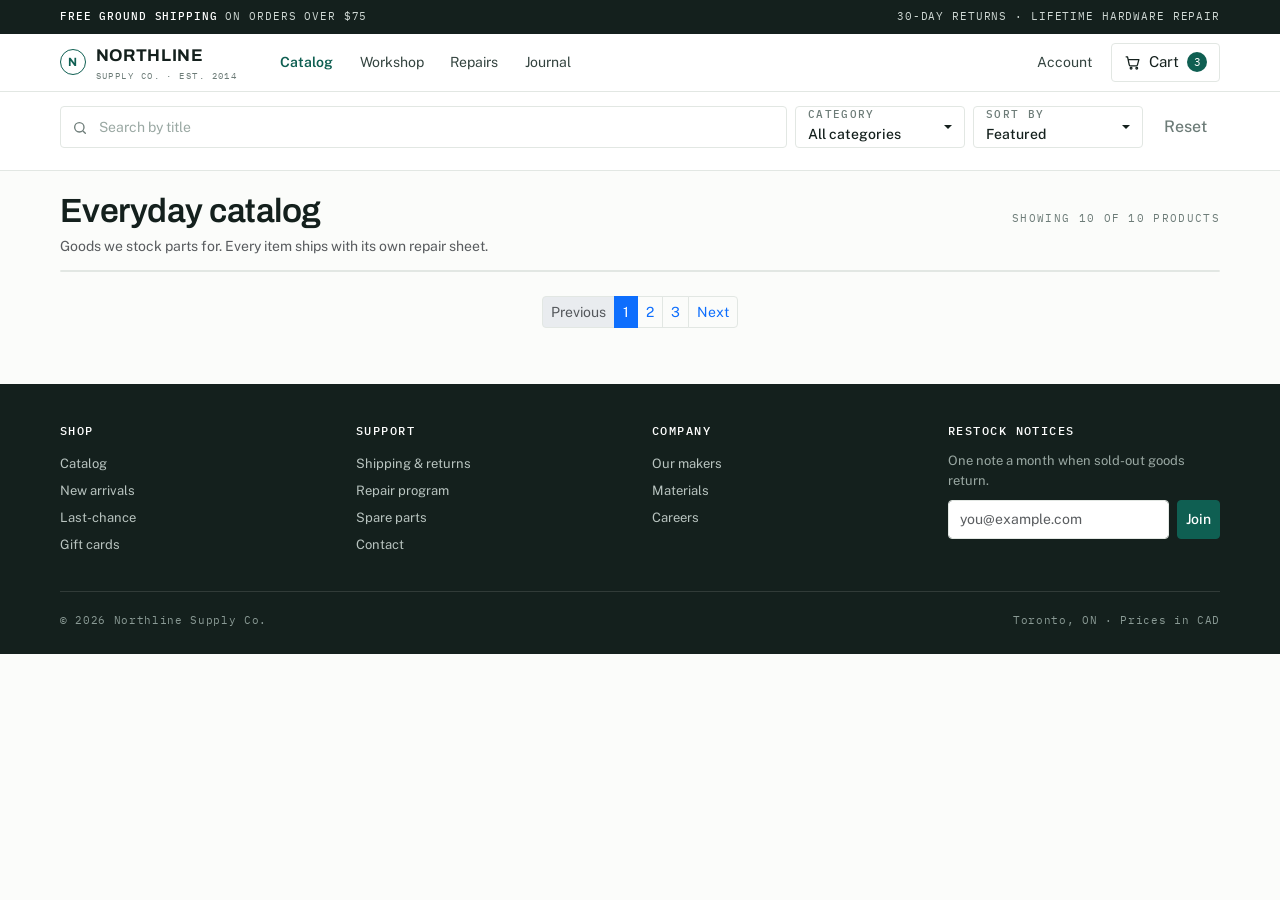
==== commit 600ba035: "seach and load products" ====
--- a/index.html
+++ b/index.html
@@ -99,7 +99,7 @@
         </span>
         <label class="visually-hidden" for="searchInput">Search the catalog</label>
         <input class="form-control" type="search" id="searchInput" name="q"
-               placeholder="Search packs, lamps, tools…" value="">
+               placeholder="Search by title" value="">
         <button class="search-clear" type="button" id="searchClear" aria-label="Clear search" hidden>
           <svg width="14" height="14" viewBox="0 0 24 24" fill="none" stroke="currentColor" stroke-width="2.2" stroke-linecap="round"><path d="M6 6l12 12M18 6 6 18"/></svg>
         </button>
@@ -172,25 +172,8 @@
   <!-- JS hook: clear #productGrid and render from #productCardTemplate -->
   <div class="product-grid" id="productGrid">
 
-    <article class="product" data-id="NL-2401" data-category="bags" data-name="Ridgeline 24L Daypack" data-price="128.00" data-rating="4.8" data-stock="in">
-      <div class="thumb">
-        <span class="badge-flag new">New</span>
-        <button class="wishlist" type="button" aria-label="Save Ridgeline 24L Daypack" data-action="wishlist">
-          <svg width="14" height="14" viewBox="0 0 24 24" fill="none" stroke="currentColor" stroke-width="2"><path d="M12 20s-7-4.6-7-9.4A4.1 4.1 0 0 1 12 7.8a4.1 4.1 0 0 1 7 2.8C19 15.4 12 20 12 20Z"/></svg>
-        </button>
-        <svg><use href="#i-pack"/></svg>
-      </div>
-      <p class="label mb-0">Bags &amp; Carry</p>
-      <h2 class="product-title"><a href="#" data-action="view">Ridgeline 24L Daypack</a></h2>
-      <p class="spec mb-0">1680D ballistic nylon · 980 g · YKK Aquaguard</p>
-      <p class="rating mb-0"><span class="stars">★★★★★</span> <span class="num">4.8</span> <span>(214)</span></p>
-      <p class="mb-0"><span class="price">$128.00</span></p>
-      <p class="stock in mb-0">In stock — ships today</p>
-      <div class="product-foot">
-        <button class="btn btn-accent" type="button" data-action="add-to-cart" data-id="NL-2401">Add to cart</button>
-      </div>
-    </article>
-
+    
+<!-- 
     <article class="product" data-id="NL-2418" data-category="bags" data-name="Meridian Field Tote" data-price="86.00" data-rating="4.6" data-stock="in">
       <div class="thumb">
         <button class="wishlist" type="button" aria-label="Save Meridian Field Tote" data-action="wishlist">
@@ -354,7 +337,7 @@
       <div class="product-foot">
         <button class="btn btn-accent" type="button" data-action="add-to-cart" data-id="NL-7315">Add to cart</button>
       </div>
-    </article>
+    </article> -->
 
   </div>
 
--- a/css/styles.css
+++ b/css/styles.css
@@ -353,7 +353,7 @@
   content: "";
   position: absolute;
   inset: 0;
-  background-image: linear-gradient(var(--line-soft) 1px, transparent 1px);
+  /* background-image: linear-gradient(var(--line-soft) 1px, transparent 1px); */
   background-size: 100% 11px;
   opacity: .8;
 }
